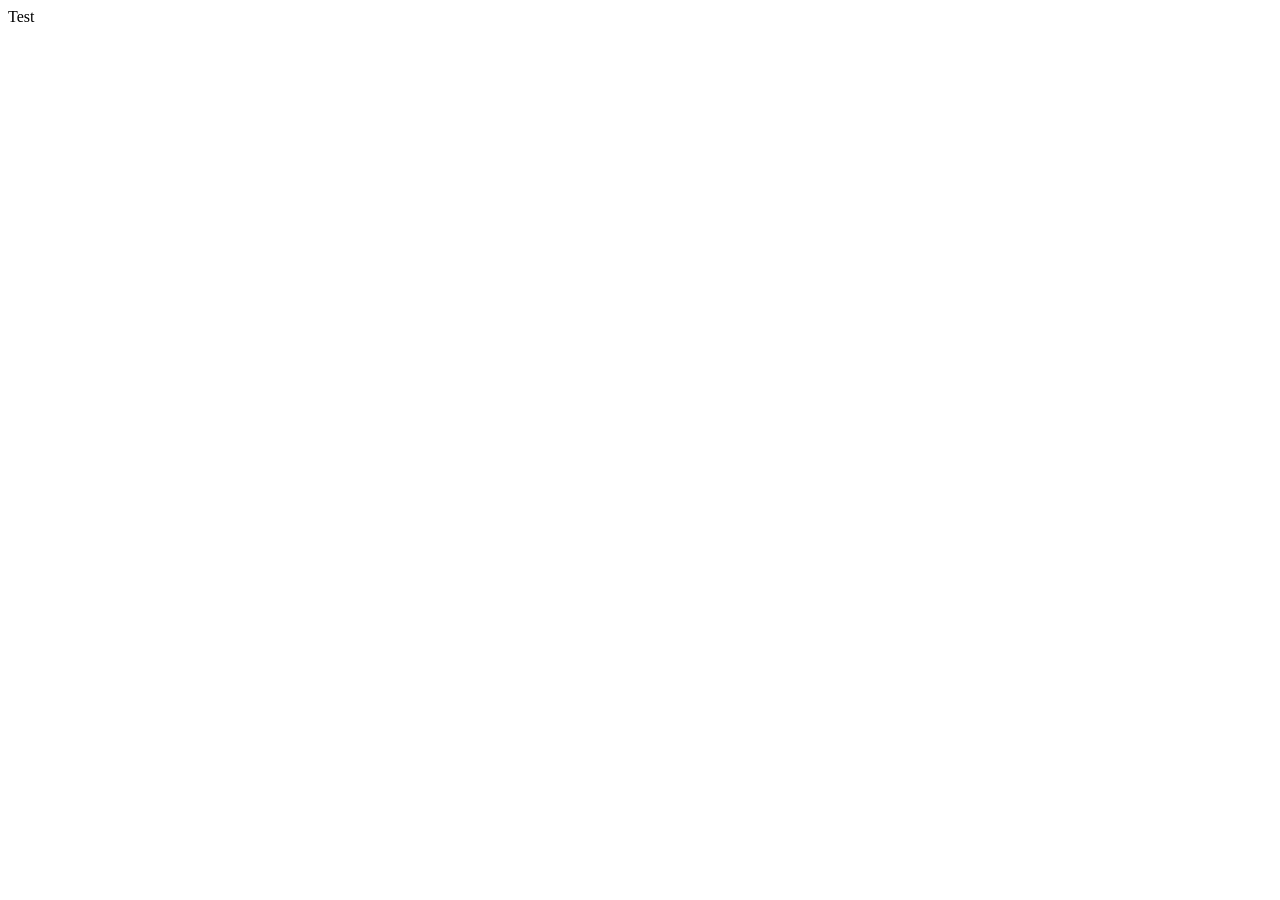
==== index.html @ e8aff081 "initial commit" ====
<!DOCTYPE html>
<html lang="en">
<head>
    <meta charset="UTF-8">
    <meta name="viewport" content="width=device-width, initial-scale=1.0">
    <title>Document</title>
</head>
<body>
    Test
</body>
</html>
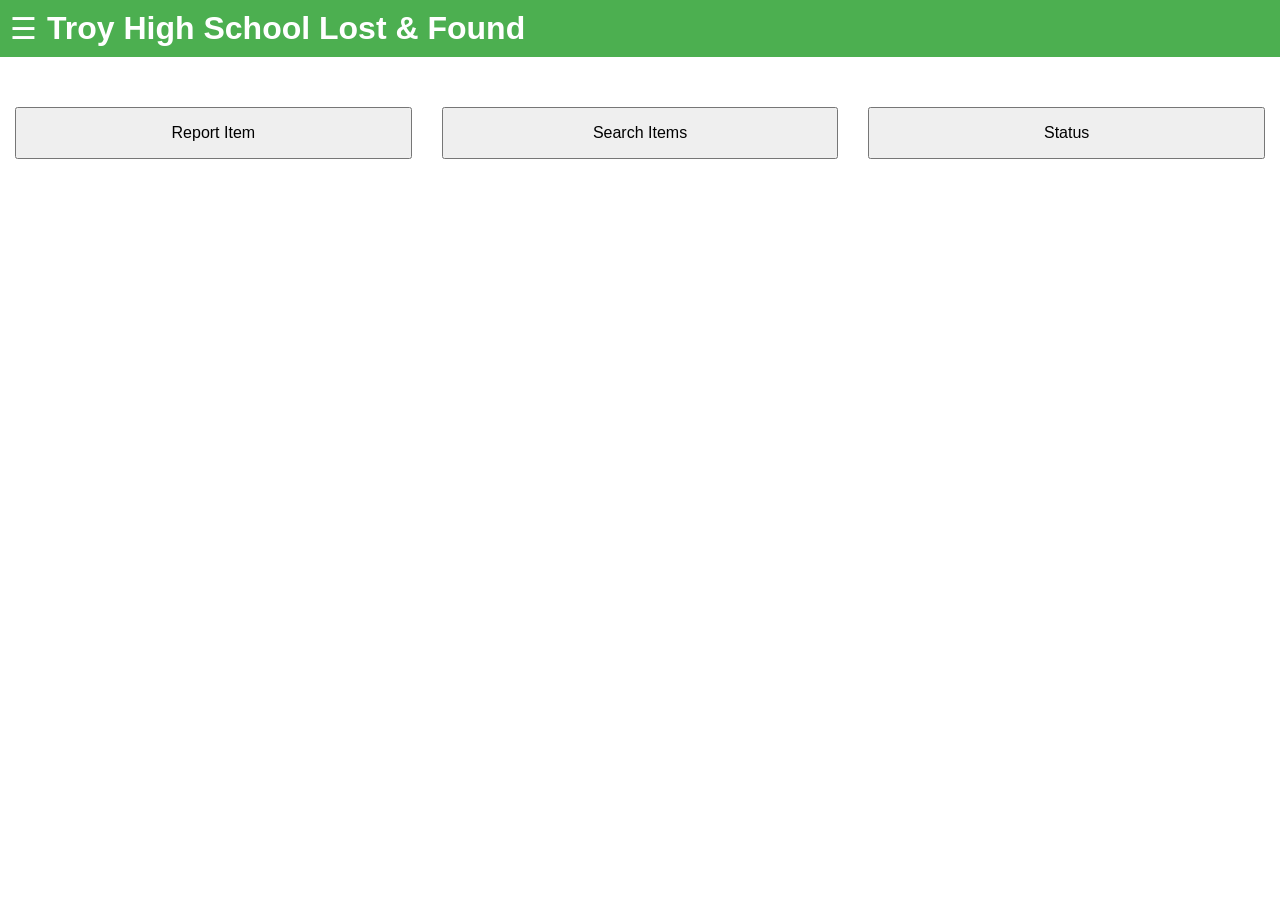
==== commit 7dd770aa: "rename index" ====
--- a/index.html
+++ b/index.html
@@ -1,11 +1,41 @@
 <!DOCTYPE html>
 <html lang="en">
 <head>
-    <meta charset="UTF-8">
-    <meta name="viewport" content="width=device-width, initial-scale=1.0">
-    <title>Document</title>
+  <meta charset="UTF-8">
+  <meta name="viewport" content="width=device-width, initial-scale=1.0">
+  <title>School Lost & Found</title>
+  <link rel="stylesheet" href="style.css">
 </head>
 <body>
-    Test
+  <!-- Sidebar -->
+  <div id="sidebar" class="sidebar">
+    <a href="javascript:void(0)" class="closebtn" onclick="closeNav()">&times;</a>
+    <a href="index.html">Home</a>
+    <a href="report.html">Report Item</a>
+    <a href="search.html">Search Items</a>
+    <a href="status.html">Status</a>
+  </div>
+
+  <!-- Top Bar -->
+  <div class="topbar">
+    <span style="font-size:30px;cursor:pointer" onclick="openNav()">&#9776;</span>
+    <h1>Troy High School Lost & Found</h1>
+  </div>
+
+  <!-- Main Buttons -->
+  <div class="main-buttons">
+    <button onclick="location.href='report.html'">Report Item</button>
+    <button onclick="location.href='search.html'">Search Items</button>
+    <button onclick="location.href='status.html'">Status</button>
+  </div>
+
+  <script>
+    function openNav() {
+      document.getElementById("sidebar").style.width = "250px";
+    }
+    function closeNav() {
+      document.getElementById("sidebar").style.width = "0";
+    }
+  </script>
 </body>
-</html>+</html>
--- a/style.css
+++ b/style.css
@@ -0,0 +1,79 @@
+body {
+  font-family: Arial, sans-serif;
+  margin: 0;
+  padding: 0;
+}
+
+.topbar {
+  background-color: #4CAF50;
+  color: white;
+  padding: 10px;
+  display: flex;
+  align-items: center;
+}
+
+.topbar h1 {
+  margin: 0 0 0 10px;
+}
+
+.main-buttons {
+  display: flex;
+  justify-content: center;
+  margin-top: 50px;
+}
+
+.main-buttons button {
+  margin: 0 15px;
+  padding: 15px 25px;
+  font-size: 16px;
+  cursor: pointer;
+}
+
+.sidebar {
+  height: 100%;
+  width: 0;
+  position: fixed;
+  z-index: 2;
+  top: 0;
+  left: 0;
+  background-color: #111;
+  overflow-x: hidden;
+  transition: 0.5s;
+  padding-top: 60px;
+}
+
+.sidebar a {
+  padding: 10px 15px;
+  text-decoration: none;
+  font-size: 18px;
+  color: white;
+  display: block;
+}
+
+.sidebar a:hover {
+  background-color: #575757;
+}
+
+.sidebar .closebtn {
+  position: absolute;
+  top: 0;
+  right: 15px;
+  font-size: 36px;
+}
+
+.form-container, .search-container, .status-container {
+  margin: 20px;
+}
+
+input, select, button {
+  display: block;
+  margin: 10px 0;
+  padding: 10px;
+  width: 100%;
+}
+
+.item-card, .status-item {
+  border: 1px solid #ccc;
+  padding: 10px;
+  margin: 10px 0;
+}
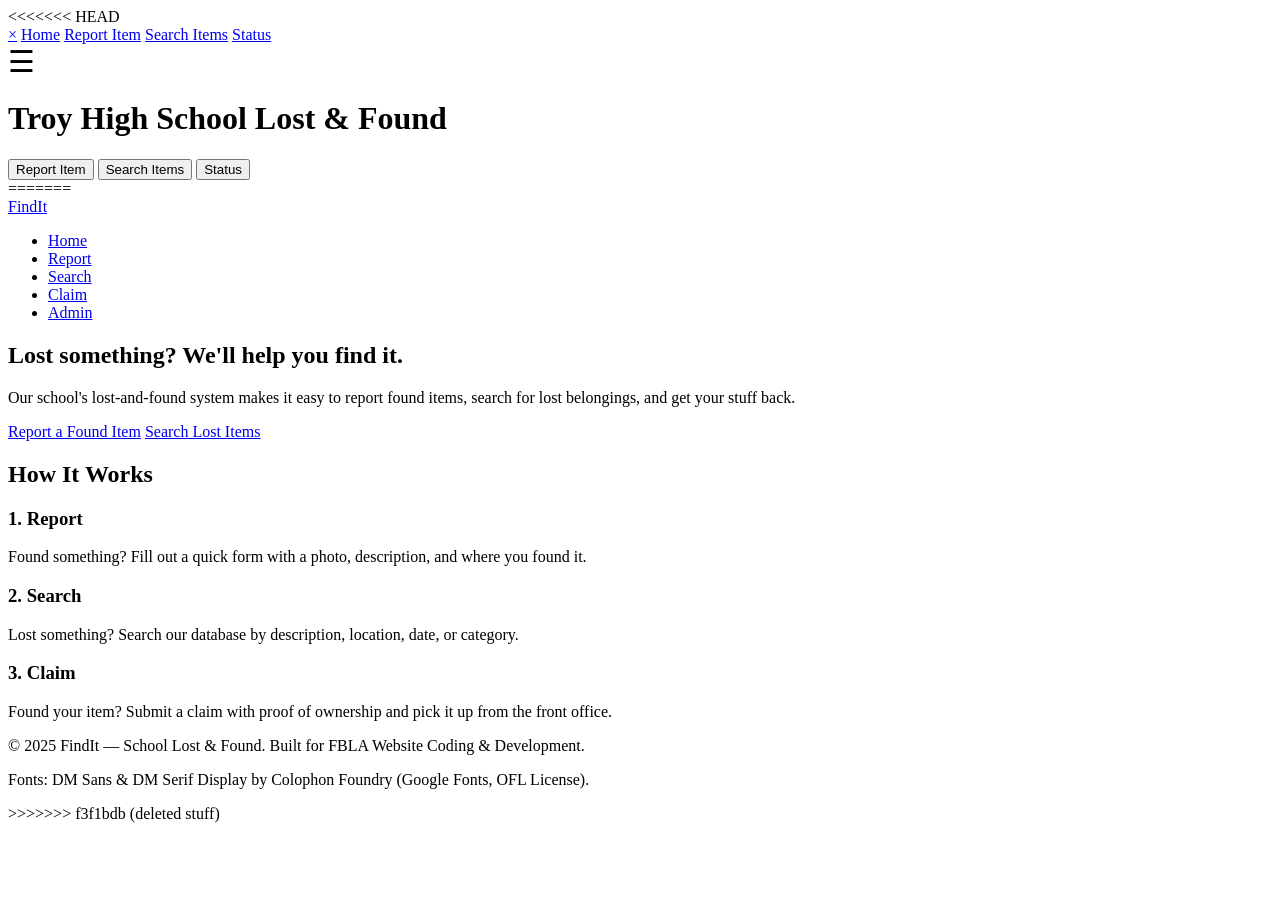
==== commit c2345754: "deleted stuff" ====
--- a/index.html
+++ b/index.html
@@ -3,6 +3,7 @@
 <head>
   <meta charset="UTF-8">
   <meta name="viewport" content="width=device-width, initial-scale=1.0">
+<<<<<<< HEAD
   <title>School Lost & Found</title>
   <link rel="stylesheet" href="style.css">
 </head>
@@ -39,3 +40,59 @@
   </script>
 </body>
 </html>
+=======
+  <meta name="description" content="Report and find lost items at school. Our lost-and-found system helps students and staff reunite with their belongings.">
+  <title>Home | FindIt — School Lost &amp; Found</title>
+  <link rel="preconnect" href="https://fonts.googleapis.com">
+  <link rel="preconnect" href="https://fonts.gstatic.com" crossorigin>
+  <link href="https://fonts.googleapis.com/css2?family=DM+Sans:opsz,wght@9..40,300;9..40,400;9..40,500;9..40,600;9..40,700&family=DM+Serif+Display&display=swap" rel="stylesheet">
+  <link rel="stylesheet" href="css/style.css">
+</head>
+<body>
+
+  <header>
+    <nav>
+      <a href="index.html">FindIt</a>
+      <ul>
+        <li><a href="index.html">Home</a></li>
+        <li><a href="pages/report.html">Report</a></li>
+        <li><a href="pages/search.html">Search</a></li>
+        <li><a href="pages/claim.html">Claim</a></li>
+        <li><a href="pages/admin.html">Admin</a></li>
+      </ul>
+    </nav>
+  </header>
+
+  <main>
+    <section>
+      <h1>Lost something? We'll help you find it.</h1>
+      <p>Our school's lost-and-found system makes it easy to report found items, search for lost belongings, and get your stuff back.</p>
+      <a href="pages/report.html" class="btn btn-primary">Report a Found Item</a>
+      <a href="pages/search.html" class="btn btn-secondary">Search Lost Items</a>
+    </section>
+
+    <section>
+      <h2>How It Works</h2>
+      <div>
+        <h3>1. Report</h3>
+        <p>Found something? Fill out a quick form with a photo, description, and where you found it.</p>
+      </div>
+      <div>
+        <h3>2. Search</h3>
+        <p>Lost something? Search our database by description, location, date, or category.</p>
+      </div>
+      <div>
+        <h3>3. Claim</h3>
+        <p>Found your item? Submit a claim with proof of ownership and pick it up from the front office.</p>
+      </div>
+    </section>
+  </main>
+
+  <footer>
+    <p>&copy; 2025 FindIt — School Lost &amp; Found. Built for FBLA Website Coding &amp; Development.</p>
+    <p>Fonts: DM Sans &amp; DM Serif Display by Colophon Foundry (Google Fonts, OFL License).</p>
+  </footer>
+
+</body>
+</html>
+>>>>>>> f3f1bdb (deleted stuff)
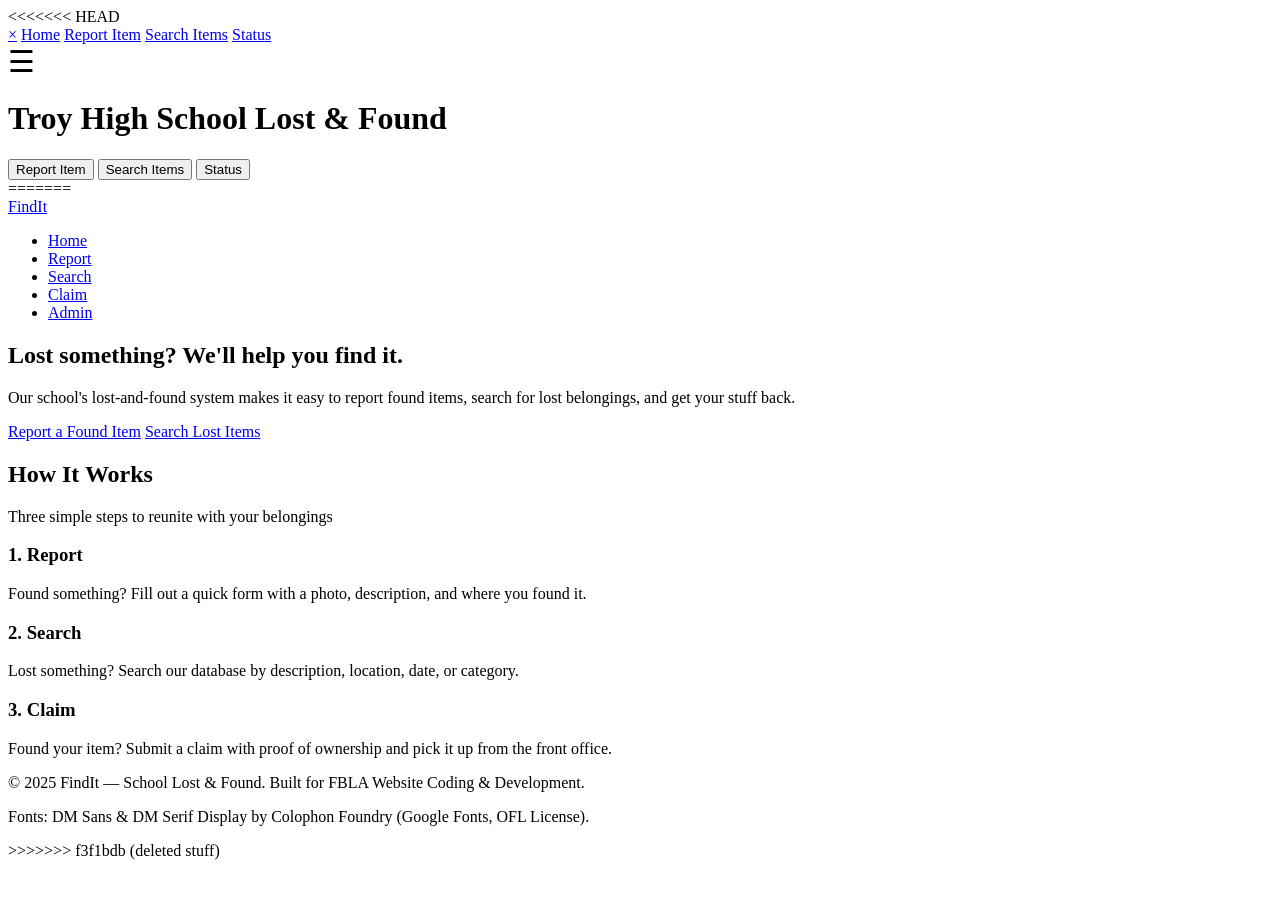
==== commit 69a9affd: "added pages" ====
--- a/index.html
+++ b/index.html
@@ -73,6 +73,7 @@
 
     <section>
       <h2>How It Works</h2>
+      <p>Three simple steps to reunite with your belongings</p>
       <div>
         <h3>1. Report</h3>
         <p>Found something? Fill out a quick form with a photo, description, and where you found it.</p>
@@ -93,6 +94,7 @@
     <p>Fonts: DM Sans &amp; DM Serif Display by Colophon Foundry (Google Fonts, OFL License).</p>
   </footer>
 
+  <script src="js/app.js" defer></script>
 </body>
 </html>
 >>>>>>> f3f1bdb (deleted stuff)
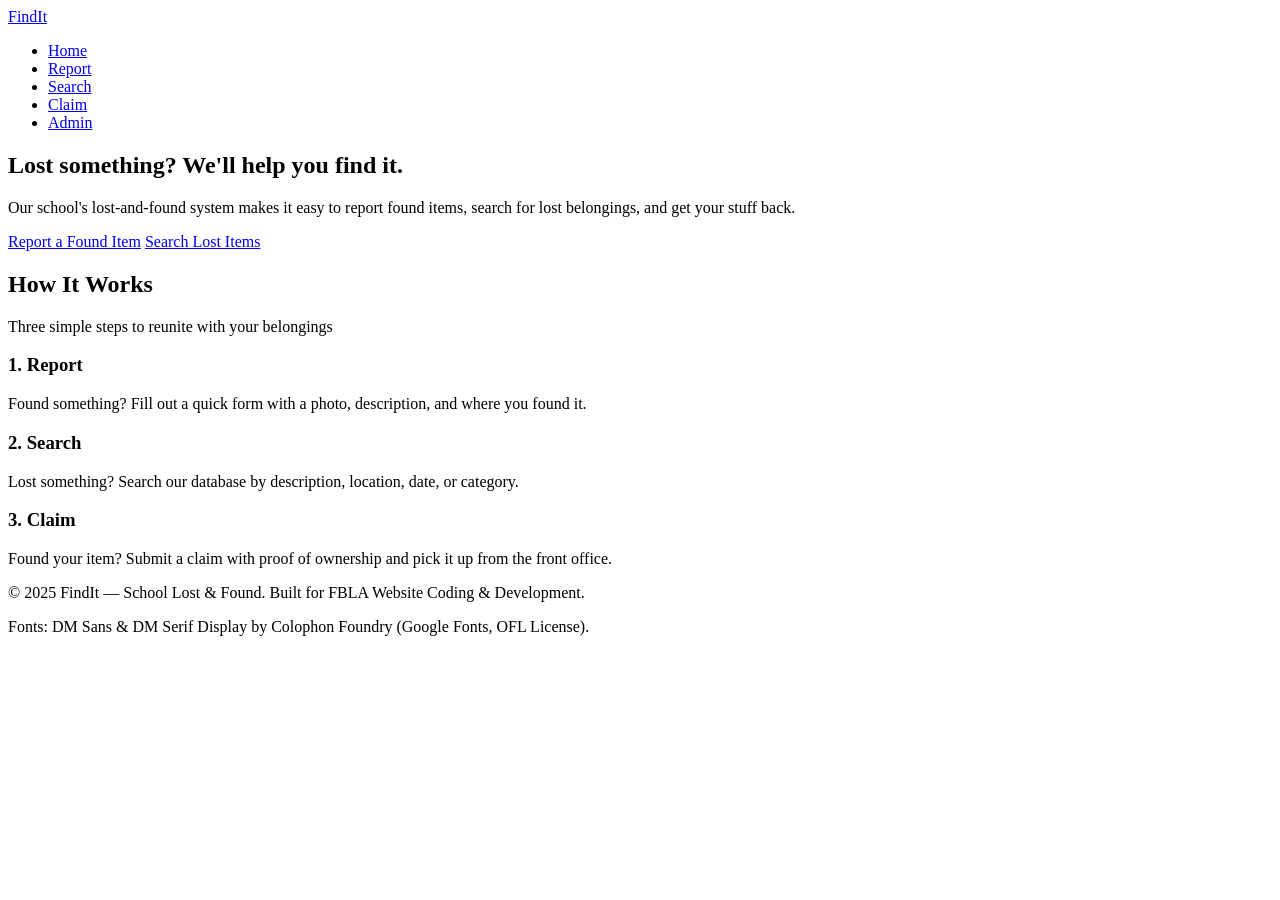
==== commit b52f6552: "fixed something maybe" ====
--- a/index.html
+++ b/index.html
@@ -3,44 +3,6 @@
 <head>
   <meta charset="UTF-8">
   <meta name="viewport" content="width=device-width, initial-scale=1.0">
-<<<<<<< HEAD
-  <title>School Lost & Found</title>
-  <link rel="stylesheet" href="style.css">
-</head>
-<body>
-  <!-- Sidebar -->
-  <div id="sidebar" class="sidebar">
-    <a href="javascript:void(0)" class="closebtn" onclick="closeNav()">&times;</a>
-    <a href="index.html">Home</a>
-    <a href="report.html">Report Item</a>
-    <a href="search.html">Search Items</a>
-    <a href="status.html">Status</a>
-  </div>
-
-  <!-- Top Bar -->
-  <div class="topbar">
-    <span style="font-size:30px;cursor:pointer" onclick="openNav()">&#9776;</span>
-    <h1>Troy High School Lost & Found</h1>
-  </div>
-
-  <!-- Main Buttons -->
-  <div class="main-buttons">
-    <button onclick="location.href='report.html'">Report Item</button>
-    <button onclick="location.href='search.html'">Search Items</button>
-    <button onclick="location.href='status.html'">Status</button>
-  </div>
-
-  <script>
-    function openNav() {
-      document.getElementById("sidebar").style.width = "250px";
-    }
-    function closeNav() {
-      document.getElementById("sidebar").style.width = "0";
-    }
-  </script>
-</body>
-</html>
-=======
   <meta name="description" content="Report and find lost items at school. Our lost-and-found system helps students and staff reunite with their belongings.">
   <title>Home | FindIt — School Lost &amp; Found</title>
   <link rel="preconnect" href="https://fonts.googleapis.com">
@@ -96,5 +58,4 @@
 
   <script src="js/app.js" defer></script>
 </body>
-</html>
->>>>>>> f3f1bdb (deleted stuff)
+</html>
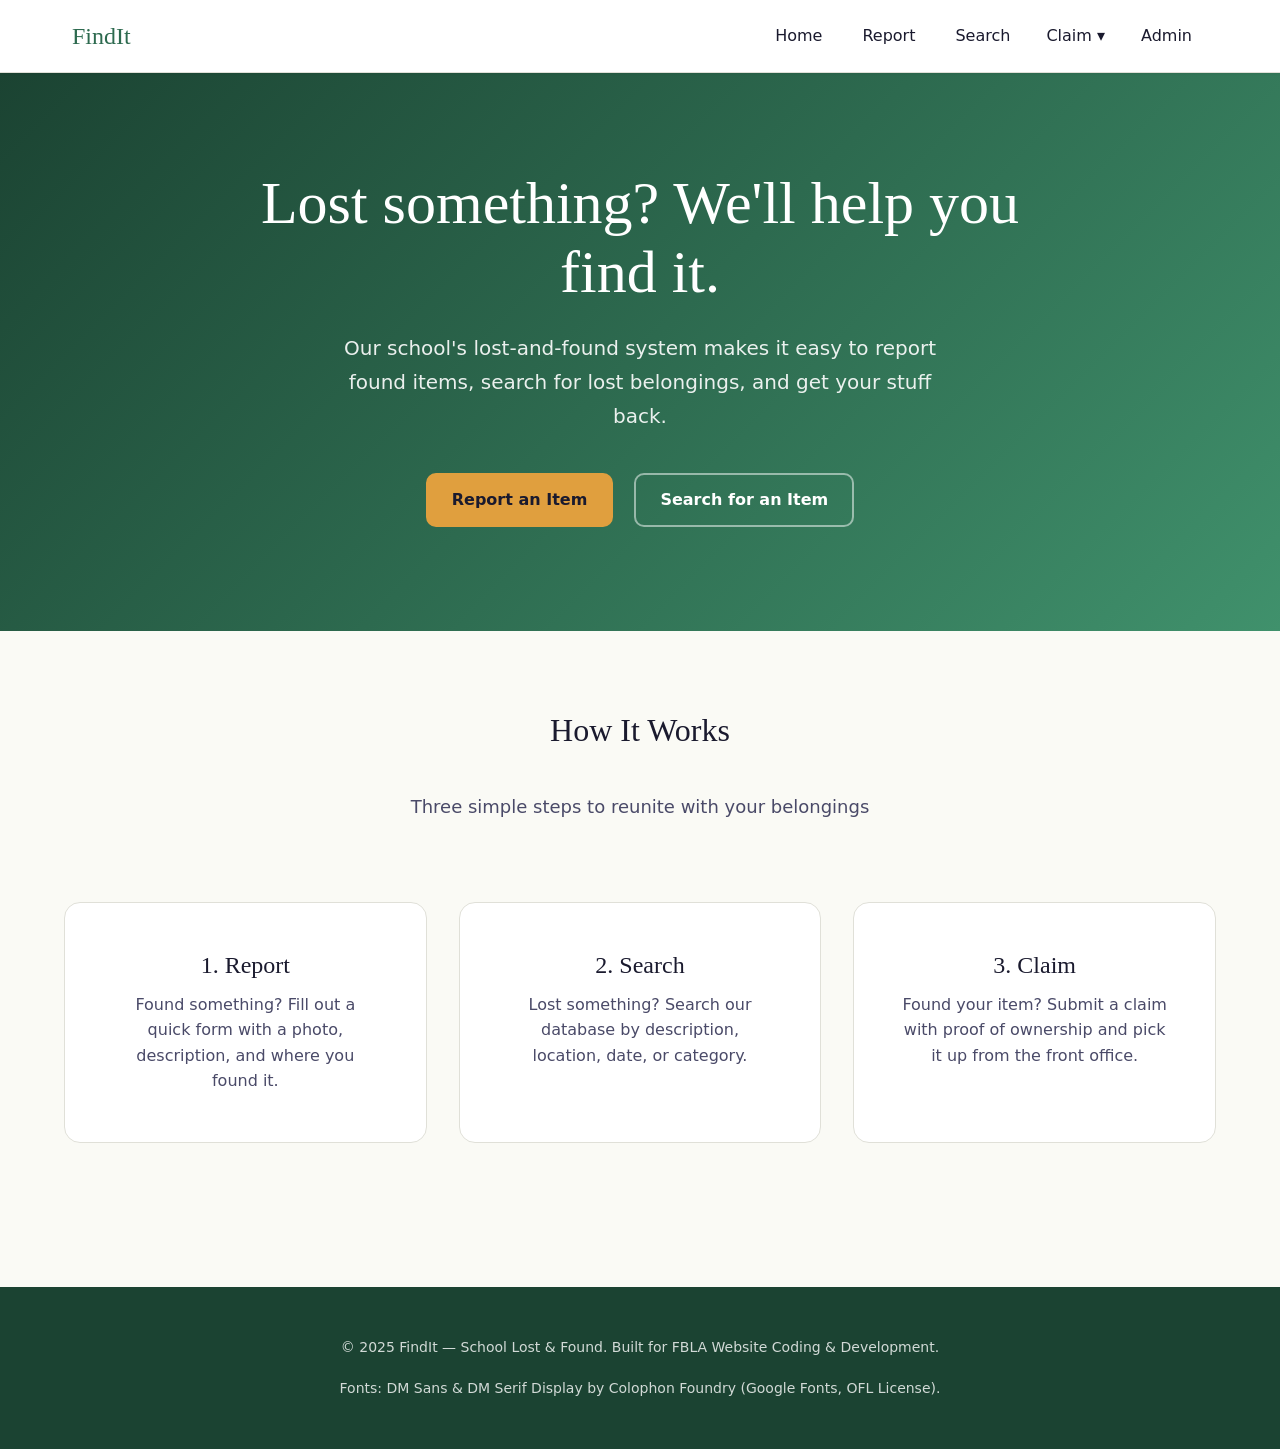
==== commit a65729d3: "status page" ====
--- a/index.html
+++ b/index.html
@@ -4,7 +4,7 @@
   <meta charset="UTF-8">
   <meta name="viewport" content="width=device-width, initial-scale=1.0">
   <meta name="description" content="Report and find lost items at school. Our lost-and-found system helps students and staff reunite with their belongings.">
-  <title>Home | FindIt — School Lost &amp; Found</title>
+  <title>Home | FindIt &mdash; School Lost &amp; Found</title>
   <link rel="preconnect" href="https://fonts.googleapis.com">
   <link rel="preconnect" href="https://fonts.gstatic.com" crossorigin>
   <link href="https://fonts.googleapis.com/css2?family=DM+Sans:opsz,wght@9..40,300;9..40,400;9..40,500;9..40,600;9..40,700&family=DM+Serif+Display&display=swap" rel="stylesheet">
@@ -19,7 +19,13 @@
         <li><a href="index.html">Home</a></li>
         <li><a href="pages/report.html">Report</a></li>
         <li><a href="pages/search.html">Search</a></li>
-        <li><a href="pages/claim.html">Claim</a></li>
+        <li class="dropdown">
+            <a href="#" class="dropbtn">Claim ▾</a>
+            <ul class="dropdown-content">
+            <li><a href="pages/claim.html">Claim Item</a></li>
+            <li><a href="pages/status.html">Status</a></li>
+            </ul>
+        </li>
         <li><a href="pages/admin.html">Admin</a></li>
       </ul>
     </nav>
@@ -29,8 +35,8 @@
     <section>
       <h1>Lost something? We'll help you find it.</h1>
       <p>Our school's lost-and-found system makes it easy to report found items, search for lost belongings, and get your stuff back.</p>
-      <a href="pages/report.html" class="btn btn-primary">Report a Found Item</a>
-      <a href="pages/search.html" class="btn btn-secondary">Search Lost Items</a>
+      <a href="pages/report.html" class="btn btn-primary">Report an Item</a>
+      <a href="pages/search.html" class="btn btn-secondary">Search for an Item</a>
     </section>
 
     <section>
@@ -52,7 +58,7 @@
   </main>
 
   <footer>
-    <p>&copy; 2025 FindIt — School Lost &amp; Found. Built for FBLA Website Coding &amp; Development.</p>
+    <p>&copy; 2025 FindIt &mdash; School Lost &amp; Found. Built for FBLA Website Coding &amp; Development.</p>
     <p>Fonts: DM Sans &amp; DM Serif Display by Colophon Foundry (Google Fonts, OFL License).</p>
   </footer>
 
--- a/css/style.css
+++ b/css/style.css
@@ -0,0 +1,1032 @@
+:root {
+  --color-primary: #2D6A4F;
+  --color-primary-light: #40916C;
+  --color-primary-dark: #1B4332;
+  --color-primary-bg: #D8F3DC;
+
+  --color-accent: #E09F3E;
+  --color-accent-hover: #C88A2F;
+
+  --color-text: #1A1A2E;
+  --color-text-light: #4A4A68;
+  --color-text-muted: #7C7C96;
+
+  --color-bg: #FAFAF5;
+  --color-bg-white: #FFFFFF;
+  --color-bg-alt: #F0F0EB;
+  --color-border: #E0E0D8;
+
+  --color-error: #D62828;
+  --color-success: #2D6A4F;
+
+  --font-body: 'DM Sans', system-ui, -apple-system, sans-serif;
+  --font-heading: 'DM Serif Display', Georgia, serif;
+
+  --text-sm: 0.875rem;
+  --text-base: 1rem;
+  --text-lg: 1.125rem;
+  --text-xl: 1.25rem;
+  --text-2xl: 1.5rem;
+  --text-3xl: 2rem;
+  --text-4xl: 2.75rem;
+
+  --space-1: 0.25rem;
+  --space-2: 0.5rem;
+  --space-3: 0.75rem;
+  --space-4: 1rem;
+  --space-5: 1.5rem;
+  --space-6: 2rem;
+  --space-7: 3rem;
+  --space-8: 4rem;
+
+  --radius-sm: 6px;
+  --radius-md: 10px;
+  --radius-lg: 16px;
+  --radius-full: 9999px;
+
+  --shadow-sm: 0 1px 3px rgba(0, 0, 0, 0.06);
+  --shadow-md: 0 4px 12px rgba(0, 0, 0, 0.08);
+  --shadow-lg: 0 8px 30px rgba(0, 0, 0, 0.10);
+
+  --transition-fast: 150ms ease;
+  --transition-base: 250ms ease;
+
+  --nav-height: 72px;
+  --max-width: 1200px;
+}
+
+*, *::before, *::after { box-sizing: border-box; }
+* { margin: 0; padding: 0; }
+
+body {
+  font-family: var(--font-body);
+  font-size: var(--text-base);
+  line-height: 1.6;
+  color: var(--color-text);
+  background-color: var(--color-bg);
+  -webkit-font-smoothing: antialiased;
+}
+
+img { max-width: 100%; height: auto; display: block; }
+
+h1, h2, h3, h4, h5, h6 {
+  font-family: var(--font-heading);
+  font-weight: 400;
+  line-height: 1.2;
+  color: var(--color-text);
+}
+
+h1 { font-size: var(--text-4xl); }
+h2 { font-size: var(--text-3xl); margin-bottom: var(--space-3); }
+h3 { font-size: var(--text-2xl); }
+
+p { margin-bottom: var(--space-4); }
+p:last-child { margin-bottom: 0; }
+
+a {
+  color: var(--color-primary);
+  text-decoration: underline;
+  text-underline-offset: 2px;
+  transition: color var(--transition-fast);
+}
+
+a:hover { color: var(--color-primary-light); }
+
+:focus-visible {
+  outline: 3px solid var(--color-primary);
+  outline-offset: 2px;
+  border-radius: var(--radius-sm);
+}
+
+.visually-hidden {
+  position: absolute;
+  width: 1px;
+  height: 1px;
+  padding: 0;
+  margin: -1px;
+  overflow: hidden;
+  clip: rect(0, 0, 0, 0);
+  white-space: nowrap;
+  border: 0;
+}
+
+
+/* --- Header & Nav --- */
+
+header {
+  position: sticky;
+  top: 0;
+  z-index: 100;
+  background-color: var(--color-bg-white);
+  border-bottom: 1px solid var(--color-border);
+  box-shadow: var(--shadow-sm);
+}
+
+nav {
+  display: flex;
+  align-items: center;
+  justify-content: space-between;
+  max-width: var(--max-width);
+  margin: 0 auto;
+  padding: var(--space-4) var(--space-5);
+  height: var(--nav-height);
+}
+
+nav > a:first-child {
+  text-decoration: none;
+  font-size: var(--text-2xl);
+  font-family: var(--font-heading);
+  color: var(--color-primary);
+}
+
+nav ul {
+  list-style: none;
+  display: flex;
+  gap: var(--space-1);
+}
+
+nav ul a {
+  display: block;
+  padding: var(--space-2) var(--space-3);
+  text-decoration: none;
+  color: var(--color-text);
+  font-weight: 500;
+  font-size: var(--text-sm);
+  border-radius: var(--radius-sm);
+  transition: background-color var(--transition-fast), color var(--transition-fast);
+}
+
+nav ul a:hover,
+nav ul a:focus-visible {
+  background-color: var(--color-primary-bg);
+  color: var(--color-primary);
+}
+/* Dropdown container */
+.dropdown {
+  position: relative;
+}
+
+/* Dropdown button */
+.dropbtn {
+  display: block;
+  padding: var(--space-2) var(--space-3);
+  text-decoration: none;
+  color: var(--color-text);
+  font-weight: 500;
+  font-size: var(--text-base); /* match other nav links */
+  border-radius: var(--radius-sm);
+  transition: background-color var(--transition-fast), color var(--transition-fast);
+  cursor: pointer;
+  background: none; /* remove default button styling */
+  border: none;
+}
+
+
+/* Hover effect for the button */
+.dropbtn:hover,
+.dropbtn:focus-visible {
+  background-color: var(--color-primary-bg);
+  color: var(--color-primary);
+}
+
+/* Dropdown content (hidden by default) */
+.dropdown-content {
+  display: none;
+  position: absolute;
+  background-color: var(--color-bg-white);
+  min-width: 150px;
+  box-shadow: var(--shadow-lg);
+  border: 1px solid var(--color-border);
+  border-radius: var(--radius-md);
+  z-index: 200;
+  top: 100%;
+  left: 0;
+}
+
+/* Dropdown items */
+.dropdown-content li a {
+  padding: var(--space-2) var(--space-4);
+  display: block;
+  color: var(--color-text);
+  text-decoration: none;
+  font-size: var(--text-sm);
+  transition: background-color var(--transition-fast);
+}
+
+.dropdown-content li a:hover,
+.dropdown-content li a:focus-visible {
+  background-color: var(--color-primary-bg);
+  color: var(--color-primary);
+}
+
+/* Show dropdown on hover */
+.dropdown:hover .dropdown-content {
+  display: block;
+}
+
+/* For keyboard accessibility */
+.dropdown:focus-within .dropdown-content {
+  display: block;
+}
+
+
+
+/* --- Hero (home page) --- */
+
+main > section:first-child {
+  background: linear-gradient(135deg, var(--color-primary-dark), var(--color-primary) 50%, var(--color-primary-light));
+  color: white;
+  padding: var(--space-8) var(--space-5);
+  text-align: center;
+}
+
+main > section:first-child h1 {
+  color: white;
+  font-size: var(--text-4xl);
+  margin-bottom: var(--space-5);
+  max-width: 700px;
+  margin-left: auto;
+  margin-right: auto;
+  line-height: 1.15;
+}
+
+main > section:first-child p {
+  font-size: var(--text-lg);
+  opacity: 0.9;
+  max-width: 600px;
+  margin: 0 auto var(--space-6);
+  line-height: 1.7;
+}
+
+main > section:first-child > a { margin: var(--space-2); }
+
+
+/* --- Buttons --- */
+
+.btn {
+  display: inline-flex;
+  align-items: center;
+  justify-content: center;
+  padding: var(--space-3) var(--space-5);
+  font-family: var(--font-body);
+  font-size: var(--text-base);
+  font-weight: 600;
+  text-decoration: none;
+  border: 2px solid transparent;
+  border-radius: var(--radius-md);
+  cursor: pointer;
+  transition: all var(--transition-base);
+}
+
+.btn-primary {
+  background-color: var(--color-accent);
+  color: var(--color-text);
+  border-color: var(--color-accent);
+}
+
+.btn-primary:hover,
+.btn-primary:focus-visible {
+  background-color: var(--color-accent-hover);
+  border-color: var(--color-accent-hover);
+  color: white;
+  transform: translateY(-2px);
+  box-shadow: var(--shadow-md);
+}
+
+.btn-secondary {
+  background-color: transparent;
+  color: white;
+  border-color: rgba(255, 255, 255, 0.5);
+}
+
+.btn-secondary:hover,
+.btn-secondary:focus-visible {
+  background-color: rgba(255, 255, 255, 0.15);
+  border-color: white;
+  color: white;
+}
+
+.btn-outline {
+  display: inline-flex;
+  align-items: center;
+  justify-content: center;
+  padding: var(--space-3) var(--space-5);
+  font-family: var(--font-body);
+  font-size: var(--text-base);
+  font-weight: 600;
+  text-decoration: none;
+  color: var(--color-primary);
+  border: 2px solid var(--color-primary);
+  border-radius: var(--radius-md);
+  cursor: pointer;
+  transition: all var(--transition-base);
+}
+
+.btn-outline:hover { background-color: var(--color-primary); color: white; }
+
+.btn-lg { font-size: var(--text-lg); padding: var(--space-4) var(--space-7); }
+.btn-sm { font-size: var(--text-sm); padding: var(--space-2) var(--space-3); }
+
+.btn-text {
+  background: none;
+  border: none;
+  color: var(--color-primary);
+  cursor: pointer;
+  text-decoration: underline;
+  font-size: var(--text-sm);
+  padding: var(--space-1) var(--space-2);
+}
+
+.btn-secondary-dark {
+  display: inline-flex;
+  align-items: center;
+  padding: var(--space-2) var(--space-4);
+  font-family: var(--font-body);
+  font-size: var(--text-sm);
+  font-weight: 600;
+  background: transparent;
+  color: var(--color-primary);
+  border: 2px solid var(--color-primary);
+  border-radius: var(--radius-md);
+  cursor: pointer;
+  transition: all var(--transition-base);
+}
+
+.btn-secondary-dark:hover { background-color: var(--color-primary); color: white; }
+
+.btn-danger {
+  display: inline-flex;
+  align-items: center;
+  padding: var(--space-2) var(--space-4);
+  font-family: var(--font-body);
+  font-size: var(--text-sm);
+  font-weight: 600;
+  background: transparent;
+  color: var(--color-error);
+  border: 2px solid var(--color-error);
+  border-radius: var(--radius-md);
+  cursor: pointer;
+  transition: all var(--transition-base);
+}
+
+.btn-danger:hover { background-color: var(--color-error); color: white; }
+
+.btn-approve {
+  display: inline-flex;
+  align-items: center;
+  padding: var(--space-2) var(--space-3);
+  font-family: var(--font-body);
+  font-size: var(--text-sm);
+  font-weight: 600;
+  background-color: var(--color-primary);
+  color: white;
+  border: 2px solid var(--color-primary);
+  border-radius: var(--radius-md);
+  cursor: pointer;
+}
+
+.btn-approve:hover { opacity: 0.85; }
+
+.btn-reject {
+  display: inline-flex;
+  align-items: center;
+  padding: var(--space-2) var(--space-3);
+  font-family: var(--font-body);
+  font-size: var(--text-sm);
+  font-weight: 600;
+  background: transparent;
+  color: var(--color-error);
+  border: 2px solid var(--color-error);
+  border-radius: var(--radius-md);
+  cursor: pointer;
+}
+
+.btn-reject:hover { background-color: var(--color-error); color: white; }
+
+.btn-remove-photo {
+  position: absolute;
+  top: var(--space-2);
+  right: var(--space-2);
+  background: rgba(0, 0, 0, 0.7);
+  color: white;
+  border: none;
+  border-radius: var(--radius-full);
+  padding: var(--space-1) var(--space-3);
+  cursor: pointer;
+  font-size: var(--text-sm);
+}
+
+
+/* --- How It Works (home page) --- */
+
+main > section:nth-child(2) {
+  padding: var(--space-8) var(--space-5);
+  max-width: var(--max-width);
+  margin: 0 auto;
+  text-align: center;
+}
+
+main > section:nth-child(2) > p {
+  color: var(--color-text-light);
+  font-size: var(--text-lg);
+  margin-bottom: var(--space-7);
+}
+
+main > section:nth-child(2) > div {
+  background-color: var(--color-bg-white);
+  border: 1px solid var(--color-border);
+  border-radius: var(--radius-lg);
+  padding: var(--space-6);
+  text-align: center;
+  margin-bottom: var(--space-5);
+  transition: transform var(--transition-base), box-shadow var(--transition-base);
+}
+
+main > section:nth-child(2) > div:hover {
+  transform: translateY(-4px);
+  box-shadow: var(--shadow-lg);
+}
+
+main > section:nth-child(2) > div h3 { margin-bottom: var(--space-3); }
+main > section:nth-child(2) > div p { color: var(--color-text-light); }
+
+/* --- Page Layout Wrapper --- */
+
+.page-main {
+  width: 100%;
+  min-height: calc(100vh - var(--nav-height));
+  padding: var(--space-6) var(--space-4);
+  display: flex;
+  justify-content: center;
+}
+
+.page-container {
+  width: 100%;
+  max-width: var(--max-width);
+}
+
+/* --- Page Header (inner pages) --- */
+
+.page-header {
+  background-color: var(--color-primary);
+  color: white;
+  padding: var(--space-7) var(--space-5);
+  text-align: center;
+}
+
+.page-header h1 { color: white; margin-bottom: var(--space-3); }
+
+.page-header p {
+  color: rgba(255, 255, 255, 0.85);
+  font-size: var(--text-lg);
+  max-width: 600px;
+  margin: 0 auto;
+}
+
+
+/* --- Forms --- */
+
+.form-section {
+  max-width: 720px;
+  margin: 0 auto;
+  padding: var(--space-6) var(--space-5);
+}
+
+fieldset {
+  border: 1px solid var(--color-border);
+  border-radius: var(--radius-md);
+  padding: var(--space-5);
+  margin-bottom: var(--space-5);
+  background-color: var(--color-bg-white);
+}
+
+legend {
+  font-family: var(--font-heading);
+  font-size: var(--text-xl);
+  color: var(--color-primary);
+  padding: 0 var(--space-2);
+  font-weight: 400;
+}
+
+.form-group { margin-bottom: var(--space-4); }
+.form-group:last-child { margin-bottom: 0; }
+
+.form-group label {
+  display: block;
+  font-weight: 600;
+  font-size: var(--text-sm);
+  margin-bottom: var(--space-2);
+  color: var(--color-text);
+}
+
+.required { color: var(--color-error); }
+.optional { color: var(--color-text-muted); font-weight: 400; font-size: var(--text-sm); }
+
+.form-help {
+  display: block;
+  font-size: var(--text-sm);
+  color: var(--color-text-muted);
+  margin-top: var(--space-1);
+}
+
+input[type="text"],
+input[type="email"],
+input[type="date"],
+input[type="search"],
+input[type="file"],
+select,
+textarea {
+  width: 100%;
+  padding: var(--space-3) var(--space-4);
+  font-family: var(--font-body);
+  font-size: var(--text-base);
+  color: var(--color-text);
+  background-color: var(--color-bg);
+  border: 2px solid var(--color-border);
+  border-radius: var(--radius-md);
+  transition: border-color var(--transition-fast), box-shadow var(--transition-fast);
+}
+
+input:focus, select:focus, textarea:focus {
+  outline: none;
+  border-color: var(--color-primary);
+  box-shadow: 0 0 0 3px rgba(45, 106, 79, 0.15);
+}
+
+input.invalid, select.invalid, textarea.invalid {
+  border-color: var(--color-error);
+  box-shadow: 0 0 0 3px rgba(214, 40, 40, 0.1);
+}
+
+.error-message {
+  display: block;
+  font-size: var(--text-sm);
+  color: var(--color-error);
+  margin-top: var(--space-1);
+  min-height: 1.2em;
+}
+
+.form-row { display: grid; grid-template-columns: 1fr; gap: var(--space-4); }
+.form-actions { text-align: center; margin-top: var(--space-5); }
+
+.photo-preview { margin-top: var(--space-3); position: relative; display: inline-block; }
+
+.photo-preview img {
+  max-height: 200px;
+  border-radius: var(--radius-md);
+  border: 2px solid var(--color-border);
+}
+
+.form-success { text-align: center; padding: var(--space-7); }
+
+.success-icon {
+  display: inline-flex;
+  align-items: center;
+  justify-content: center;
+  width: 72px;
+  height: 72px;
+  background-color: var(--color-primary-bg);
+  color: var(--color-primary);
+  font-size: var(--text-3xl);
+  border-radius: 50%;
+  margin-bottom: var(--space-4);
+}
+
+.form-success h2 { color: var(--color-primary); margin-bottom: var(--space-3); }
+.form-success p { color: var(--color-text-light); margin-bottom: var(--space-5); }
+
+.item-preview {
+  background-color: var(--color-bg);
+  border: 1px solid var(--color-border);
+  border-radius: var(--radius-md);
+  padding: var(--space-4);
+  margin-top: var(--space-3);
+}
+
+
+/* --- Search Page --- */
+
+.search-panel { max-width: var(--max-width); margin: 0 auto; padding: var(--space-5); }
+
+.search-controls {
+  background-color: var(--color-bg-white);
+  border: 1px solid var(--color-border);
+  border-radius: var(--radius-lg);
+  padding: var(--space-5);
+}
+
+.search-main input {
+  width: 100%;
+  padding: var(--space-4);
+  font-size: var(--text-lg);
+  border: 2px solid var(--color-border);
+  border-radius: var(--radius-md);
+  font-family: var(--font-body);
+}
+
+.search-main input:focus {
+  outline: none;
+  border-color: var(--color-primary);
+  box-shadow: 0 0 0 3px rgba(45, 106, 79, 0.15);
+}
+
+.filter-row {
+  display: grid;
+  grid-template-columns: 1fr;
+  gap: var(--space-3);
+  margin-top: var(--space-4);
+}
+
+.filter-row label {
+  display: block;
+  font-size: var(--text-sm);
+  font-weight: 600;
+  color: var(--color-text-muted);
+  margin-bottom: var(--space-1);
+  text-transform: uppercase;
+  letter-spacing: 0.5px;
+}
+
+.results-info {
+  display: flex;
+  align-items: center;
+  justify-content: space-between;
+  margin-top: var(--space-4);
+  padding-top: var(--space-3);
+  border-top: 1px solid var(--color-border);
+  font-size: var(--text-sm);
+  color: var(--color-text-muted);
+}
+
+.results-section {
+  padding: 0 var(--space-5) var(--space-8);
+  max-width: var(--max-width);
+  margin: 0 auto;
+}
+
+
+/* --- Item Cards --- */
+
+.items-grid { display: grid; grid-template-columns: 1fr; gap: var(--space-5); }
+
+.item-card {
+  background-color: var(--color-bg-white);
+  border: 1px solid var(--color-border);
+  border-radius: var(--radius-lg);
+  overflow: hidden;
+  transition: transform var(--transition-base), box-shadow var(--transition-base);
+}
+
+.item-card:hover { transform: translateY(-3px); box-shadow: var(--shadow-lg); }
+
+.item-card-img {
+  width: 100%;
+  height: 200px;
+  object-fit: cover;
+  background-color: var(--color-bg-alt);
+}
+
+.item-card-body { padding: var(--space-4) var(--space-5); }
+.item-card-body h3 { font-size: var(--text-xl); margin-bottom: var(--space-2); }
+
+.item-card-meta {
+  display: flex;
+  flex-wrap: wrap;
+  gap: var(--space-3);
+  font-size: var(--text-sm);
+  color: var(--color-text-muted);
+  margin-bottom: var(--space-3);
+}
+
+.item-card-desc {
+  color: var(--color-text-light);
+  font-size: var(--text-sm);
+  margin-bottom: var(--space-4);
+  display: -webkit-box;
+  -webkit-line-clamp: 2;
+  -webkit-box-orient: vertical;
+  overflow: hidden;
+}
+
+.item-card-footer {
+  display: flex;
+  align-items: center;
+  justify-content: space-between;
+  padding: var(--space-3) var(--space-5);
+  border-top: 1px solid var(--color-border);
+  background-color: var(--color-bg);
+}
+
+.category-badge {
+  display: inline-block;
+  padding: var(--space-1) var(--space-2);
+  font-size: var(--text-sm);
+  font-weight: 500;
+  background-color: var(--color-bg-alt);
+  color: var(--color-text-light);
+  border-radius: var(--radius-sm);
+  margin-bottom: var(--space-2);
+}
+
+.status-badge {
+  display: inline-flex;
+  align-items: center;
+  padding: var(--space-1) var(--space-3);
+  font-size: 0.75rem;
+  font-weight: 600;
+  text-transform: uppercase;
+  letter-spacing: 0.5px;
+  border-radius: var(--radius-full);
+}
+
+.status-pending { background-color: #FFF3CD; color: #856404; }
+.status-approved { background-color: var(--color-primary-bg); color: var(--color-primary-dark); }
+.status-claimed { background-color: #D6E9FF; color: #1A56A0; }
+.status-returned { background-color: var(--color-bg-alt); color: var(--color-text-muted); }
+.status-rejected { background-color: #FFDEDE; color: #A01A1A; }
+
+.empty-state {
+  text-align: center;
+  padding: var(--space-8) var(--space-5);
+  color: var(--color-text-light);
+}
+
+.empty-icon { font-size: 3rem; margin-bottom: var(--space-4); }
+.empty-state h3 { margin-bottom: var(--space-3); }
+.empty-state p { margin-bottom: var(--space-5); }
+
+/* --- Status Page --- */
+
+.status-box {
+  background-color: var(--color-bg-white);
+  border: 1px solid var(--color-border);
+  border-radius: var(--radius-lg);
+  padding: var(--space-6);
+  text-align: center;
+}
+
+.status-box h2 {
+  margin-bottom: var(--space-3);
+}
+
+.status-message {
+  font-size: var(--text-lg);
+  font-weight: 600;
+}
+
+.status-none { color: var(--color-text-muted); }
+.status-requested { color: #856404; }
+.status-found { color: var(--color-primary); }
+.status-returned { color: #1A56A0; }
+
+/* --- Admin Panel --- */
+
+.admin-stats { max-width: var(--max-width); margin: 0 auto; padding: var(--space-5); }
+
+.admin-stats-grid {
+  display: grid;
+  grid-template-columns: repeat(2, 1fr);
+  gap: var(--space-4);
+}
+
+.admin-stat-card {
+  background: var(--color-bg-white);
+  border: 1px solid var(--color-border);
+  border-radius: var(--radius-md);
+  padding: var(--space-5);
+  text-align: center;
+  border-top: 4px solid var(--color-border);
+}
+
+.stat-total { border-top-color: var(--color-primary); }
+.stat-pending { border-top-color: #E09F3E; }
+.stat-approved { border-top-color: var(--color-primary); }
+.stat-claimed { border-top-color: #3A86FF; }
+
+.admin-stat-number {
+  display: block;
+  font-family: var(--font-heading);
+  font-size: var(--text-3xl);
+  color: var(--color-text);
+  margin-bottom: var(--space-1);
+}
+
+.admin-stat-label {
+  font-size: var(--text-sm);
+  color: var(--color-text-muted);
+  text-transform: uppercase;
+  letter-spacing: 0.5px;
+}
+
+.admin-content {
+  max-width: var(--max-width);
+  margin: 0 auto;
+  padding: 0 var(--space-5) var(--space-8);
+}
+
+.admin-tabs {
+  display: flex;
+  gap: var(--space-2);
+  border-bottom: 2px solid var(--color-border);
+  margin-bottom: var(--space-5);
+}
+
+.tab-btn {
+  padding: var(--space-3) var(--space-5);
+  background: none;
+  border: none;
+  border-bottom: 3px solid transparent;
+  font-family: var(--font-body);
+  font-size: var(--text-base);
+  font-weight: 600;
+  color: var(--color-text-muted);
+  cursor: pointer;
+  transition: all var(--transition-fast);
+  margin-bottom: -2px;
+}
+
+.tab-btn.active, .tab-btn:hover {
+  color: var(--color-primary);
+  border-bottom-color: var(--color-primary);
+}
+
+.tab-panel { display: none; }
+.tab-panel.active { display: block; }
+
+.admin-filter-bar {
+  display: flex;
+  flex-wrap: wrap;
+  gap: var(--space-3);
+  align-items: end;
+  margin-bottom: var(--space-5);
+}
+
+.admin-filter-bar .form-group { margin-bottom: 0; }
+
+.admin-filter-bar label {
+  font-size: var(--text-sm);
+  font-weight: 600;
+  color: var(--color-text-muted);
+  display: block;
+  margin-bottom: var(--space-1);
+}
+
+.table-wrapper {
+  overflow-x: auto;
+  border: 1px solid var(--color-border);
+  border-radius: var(--radius-md);
+}
+
+.admin-table { width: 100%; border-collapse: collapse; font-size: var(--text-sm); }
+
+.admin-table th {
+  background-color: var(--color-bg-alt);
+  padding: var(--space-3) var(--space-4);
+  text-align: left;
+  font-weight: 600;
+  color: var(--color-text-light);
+  font-size: 0.75rem;
+  text-transform: uppercase;
+  letter-spacing: 0.5px;
+  white-space: nowrap;
+}
+
+.admin-table td {
+  padding: var(--space-3) var(--space-4);
+  border-top: 1px solid var(--color-border);
+  vertical-align: middle;
+}
+
+.admin-table tr:hover td { background-color: var(--color-primary-bg); }
+
+.actions-cell { display: flex; gap: var(--space-2); flex-wrap: wrap; }
+
+.claims-list { display: grid; gap: var(--space-4); }
+
+.claim-card {
+  background: var(--color-bg-white);
+  border: 1px solid var(--color-border);
+  border-radius: var(--radius-md);
+  padding: var(--space-5);
+}
+
+.claim-card h3 { font-size: var(--text-lg); margin-bottom: var(--space-3); }
+.claim-card p { font-size: var(--text-sm); color: var(--color-text-light); }
+
+
+/* --- Footer --- */
+
+footer {
+  background-color: var(--color-primary-dark);
+  color: rgba(255, 255, 255, 0.8);
+  padding: var(--space-7) var(--space-5);
+  margin-top: var(--space-8);
+  text-align: center;
+}
+
+footer p { font-size: var(--text-sm); line-height: 1.8; }
+footer a { color: var(--color-accent); }
+
+
+/* --- Responsive --- */
+
+/* Tablet (600px+) */
+@media (min-width: 600px) {
+  main > section:nth-child(2) {
+    display: grid;
+    grid-template-columns: repeat(3, 1fr);
+    gap: var(--space-5);
+  }
+
+  main > section:nth-child(2) > h2,
+  main > section:nth-child(2) > p:first-of-type { grid-column: 1 / -1; }
+  main > section:nth-child(2) > div { margin-bottom: 0; }
+
+  .items-grid { grid-template-columns: repeat(2, 1fr); }
+  .filter-row { grid-template-columns: repeat(3, 1fr); }
+  .form-row { grid-template-columns: 1fr 1fr; }
+  .admin-stats-grid { grid-template-columns: repeat(4, 1fr); }
+}
+
+/* Desktop (768px+) */
+@media (min-width: 768px) {
+  main > section:first-child {
+    padding: 5rem var(--space-5);
+  }
+
+  main > section:first-child h1 {
+    font-size: 3.25rem;
+  }
+
+  main > section:first-child p {
+    font-size: var(--text-xl);
+  }
+
+  .page-header {
+    padding: var(--space-8) var(--space-5);
+  }
+
+  .page-header h1 {
+    font-size: var(--text-4xl);
+  }
+
+  .form-section {
+    padding: var(--space-7) var(--space-5);
+  }
+
+  fieldset {
+    padding: var(--space-6);
+  }
+
+  .search-controls {
+    padding: var(--space-6);
+  }
+}
+
+/* Large desktop (1024px+) */
+@media (min-width: 1024px) {
+  .items-grid { grid-template-columns: repeat(3, 1fr); }
+
+  main > section:first-child {
+    padding: 6rem var(--space-5);
+  }
+
+  main > section:first-child h1 {
+    font-size: 3.75rem;
+    max-width: 800px;
+  }
+
+  main > section:nth-child(2) {
+    padding: 5rem var(--space-5);
+    gap: var(--space-6);
+  }
+
+  main > section:nth-child(2) > div {
+    padding: var(--space-7);
+  }
+
+  nav {
+    padding: var(--space-4) var(--space-6);
+  }
+
+  nav ul {
+    gap: var(--space-2);
+  }
+
+  nav ul a {
+    font-size: var(--text-base);
+    padding: var(--space-2) var(--space-4);
+  }
+
+  .admin-content {
+    padding: 0 var(--space-6) var(--space-8);
+  }
+}
+
+@media (prefers-reduced-motion: reduce) {
+  *, *::before, *::after {
+    animation-duration: 0.01ms !important;
+    transition-duration: 0.01ms !important;
+    scroll-behavior: auto !important;
+  }
+}
